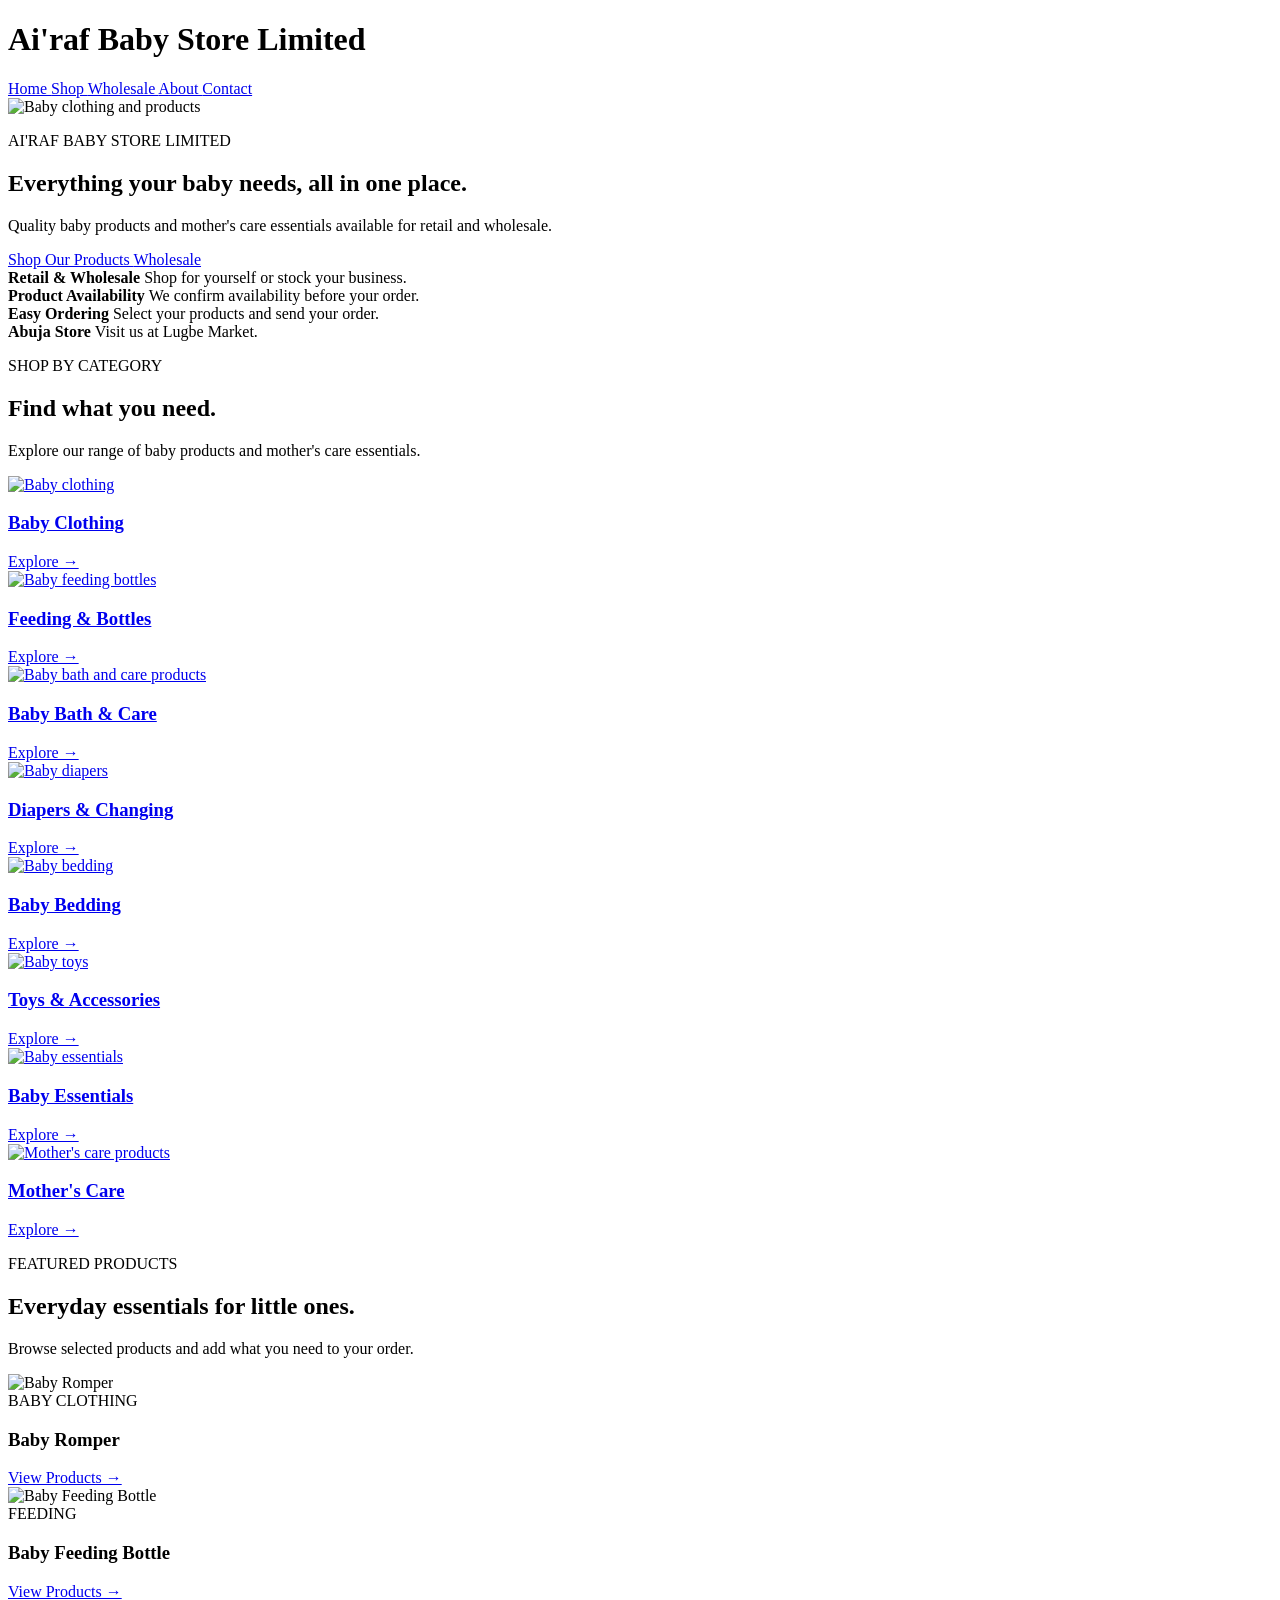
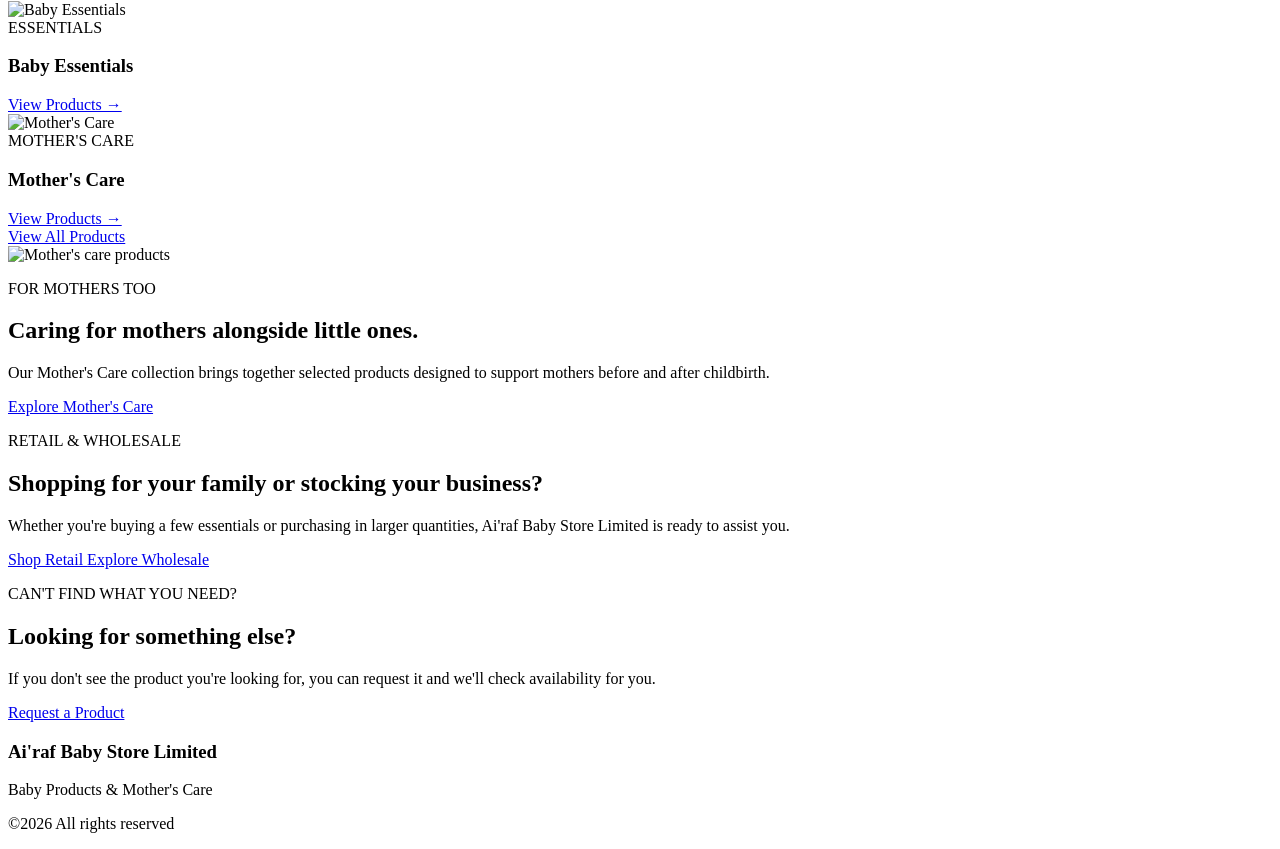
==== index.html @ 7ead9276 "Add index.html for Ai'raf Baby Store website This HTML file serves as the main structure for the Ai'" ====
<!DOCTYPE html><html lang="en"><head><meta charset="UTF-8">

<meta name="viewport"
    content="width=device-width, initial-scale=1.0">

<title>
    Ai'raf Baby Store Limited
</title>

<meta name="description"
    content="Ai'raf Baby Store Limited offers quality baby products and mother's care essentials for retail and wholesale in Abuja, Nigeria.">

<link rel="stylesheet"
    href="style.css">

</head><body><!-- HEADER -->

<header>

    <div class="logo">

        <h1>
            Ai'raf Baby Store Limited
        </h1>

    </div>


    <nav>

        <a href="index.html">
            Home
        </a>

        <a href="shop.html">
            Shop
        </a>

        <a href="wholesale.html">
            Wholesale
        </a>

        <a href="about.html">
            About
        </a>

        <a href="contact.html">
            Contact
        </a>

    </nav>

</header>



<main>


    <!-- HERO -->

    <section class="home-hero">

        <div class="home-hero-image">

            <img
                src="images/hero-baby-products.jpg"
                alt="Baby clothing and products">

        </div>


        <div class="home-hero-content">

            <p class="section-label">
                AI'RAF BABY STORE LIMITED
            </p>

            <h2>
                Everything your baby needs,
                all in one place.
            </h2>

            <p>
                Quality baby products and mother's care
                essentials available for retail and
                wholesale.
            </p>

            <div class="hero-actions">

                <a
                    href="shop.html"
                    class="btn primary-btn">

                    Shop Our Products

                </a>

                <a
                    href="wholesale.html"
                    class="btn secondary-btn">

                    Wholesale

                </a>

            </div>

        </div>

    </section>



    <!-- TRUST STRIP -->

    <section class="trust-strip">

        <div class="trust-item">

            <strong>
                Retail & Wholesale
            </strong>

            <span>
                Shop for yourself or stock your business.
            </span>

        </div>


        <div class="trust-item">

            <strong>
                Product Availability
            </strong>

            <span>
                We confirm availability before your order.
            </span>

        </div>


        <div class="trust-item">

            <strong>
                Easy Ordering
            </strong>

            <span>
                Select your products and send your order.
            </span>

        </div>


        <div class="trust-item">

            <strong>
                Abuja Store
            </strong>

            <span>
                Visit us at Lugbe Market.
            </span>

        </div>

    </section>



    <!-- CATEGORIES -->

    <section class="home-categories">

        <div class="home-section-heading">

            <p class="section-label">
                SHOP BY CATEGORY
            </p>

            <h2>
                Find what you need.
            </h2>

            <p>
                Explore our range of baby products and
                mother's care essentials.
            </p>

        </div>


        <div class="category-visual-grid">


            <a
                href="shop.html?category=clothing"
                class="category-visual-card">

                <img
                    src="images/baby-romper.jpg"
                    alt="Baby clothing">

                <div class="category-visual-content">

                    <h3>
                        Baby Clothing
                    </h3>

                    <span>
                        Explore →
                    </span>

                </div>

            </a>



            <a
                href="shop.html?category=feeding"
                class="category-visual-card">

                <img
                    src="images/baby-feeding-bottle.jpg"
                    alt="Baby feeding bottles">

                <div class="category-visual-content">

                    <h3>
                        Feeding & Bottles
                    </h3>

                    <span>
                        Explore →
                    </span>

                </div>

            </a>



            <a
                href="shop.html?category=bath"
                class="category-visual-card">

                <img
                    src="images/baby-bath-care-set.jpg"
                    alt="Baby bath and care products">

                <div class="category-visual-content">

                    <h3>
                        Baby Bath & Care
                    </h3>

                    <span>
                        Explore →
                    </span>

                </div>

            </a>



            <a
                href="shop.html?category=diapers"
                class="category-visual-card">

                <img
                    src="images/baby-diapers.jpg"
                    alt="Baby diapers">

                <div class="category-visual-content">

                    <h3>
                        Diapers & Changing
                    </h3>

                    <span>
                        Explore →
                    </span>

                </div>

            </a>



            <a
                href="shop.html?category=bedding"
                class="category-visual-card">

                <img
                    src="images/baby-bedding-set.jpg"
                    alt="Baby bedding">

                <div class="category-visual-content">

                    <h3>
                        Baby Bedding
                    </h3>

                    <span>
                        Explore →
                    </span>

                </div>

            </a>



            <a
                href="shop.html?category=toys"
                class="category-visual-card">

                <img
                    src="images/baby-toy.jpg"
                    alt="Baby toys">

                <div class="category-visual-content">

                    <h3>
                        Toys & Accessories
                    </h3>

                    <span>
                        Explore →
                    </span>

                </div>

            </a>



            <a
                href="shop.html?category=essentials"
                class="category-visual-card">

                <img
                    src="images/baby-essentials-set.jpg"
                    alt="Baby essentials">

                <div class="category-visual-content">

                    <h3>
                        Baby Essentials
                    </h3>

                    <span>
                        Explore →
                    </span>

                </div>

            </a>



            <a
                href="shop.html?category=mother"
                class="category-visual-card">

                <img
                    src="images/mothers-care.jpg"
                    alt="Mother's care products">

                <div class="category-visual-content">

                    <h3>
                        Mother's Care
                    </h3>

                    <span>
                        Explore →
                    </span>

                </div>

            </a>


        </div>

    </section>



    <!-- FEATURED PRODUCTS -->

    <section class="home-products">

        <div class="home-section-heading">

            <p class="section-label">
                FEATURED PRODUCTS
            </p>

            <h2>
                Everyday essentials for little ones.
            </h2>

            <p>
                Browse selected products and add what
                you need to your order.
            </p>

        </div>


        <div class="featured-product-grid">


            <div class="featured-product">

                <div class="featured-product-image">

                    <img
                        src="images/baby-romper.jpg"
                        alt="Baby Romper">

                </div>

                <div class="featured-product-info">

                    <span>
                        BABY CLOTHING
                    </span>

                    <h3>
                        Baby Romper
                    </h3>

                    <a
                        href="shop.html?category=clothing">

                        View Products →

                    </a>

                </div>

            </div>



            <div class="featured-product">

                <div class="featured-product-image">

                    <img
                        src="images/baby-feeding-bottle.jpg"
                        alt="Baby Feeding Bottle">

                </div>

                <div class="featured-product-info">

                    <span>
                        FEEDING
                    </span>

                    <h3>
                        Baby Feeding Bottle
                    </h3>

                    <a
                        href="shop.html?category=feeding">

                        View Products →

                    </a>

                </div>

            </div>



            <div class="featured-product">

                <div class="featured-product-image">

                    <img
                        src="images/baby-essentials-set.jpg"
                        alt="Baby Essentials">

                </div>

                <div class="featured-product-info">

                    <span>
                        ESSENTIALS
                    </span>

                    <h3>
                        Baby Essentials
                    </h3>

                    <a
                        href="shop.html?category=essentials">

                        View Products →

                    </a>

                </div>

            </div>



            <div class="featured-product">

                <div class="featured-product-image">

                    <img
                        src="images/mothers-care.jpg"
                        alt="Mother's Care">

                </div>

                <div class="featured-product-info">

                    <span>
                        MOTHER'S CARE
                    </span>

                    <h3>
                        Mother's Care
                    </h3>

                    <a
                        href="shop.html?category=mother">

                        View Products →

                    </a>

                </div>

            </div>


        </div>


        <div class="home-products-button">

            <a
                href="shop.html"
                class="btn primary-btn">

                View All Products

            </a>

        </div>

    </section>



    <!-- MOTHER'S CARE FEATURE -->

    <section class="mother-feature">

        <div class="mother-feature-image">

            <img
                src="images/mothers-care.jpg"
                alt="Mother's care products">

        </div>


        <div class="mother-feature-content">

            <p class="section-label">
                FOR MOTHERS TOO
            </p>

            <h2>
                Caring for mothers
                alongside little ones.
            </h2>

            <p>
                Our Mother's Care collection brings
                together selected products designed to
                support mothers before and after childbirth.
            </p>

            <a
                href="shop.html?category=mother"
                class="btn primary-btn">

                Explore Mother's Care

            </a>

        </div>

    </section>



    <!-- RETAIL & WHOLESALE -->

    <section class="home-business">

        <div class="home-business-content">

            <p class="section-label">
                RETAIL & WHOLESALE
            </p>

            <h2>
                Shopping for your family
                or stocking your business?
            </h2>

            <p>
                Whether you're buying a few essentials
                or purchasing in larger quantities, Ai'raf
                Baby Store Limited is ready to assist you.
            </p>


            <div class="business-actions">

                <a
                    href="shop.html"
                    class="btn primary-btn">

                    Shop Retail

                </a>


                <a
                    href="wholesale.html"
                    class="btn secondary-btn">

                    Explore Wholesale

                </a>

            </div>

        </div>

    </section>



    <!-- REQUEST PRODUCT -->

    <section class="home-request">

        <div class="home-request-content">

            <p class="section-label">
                CAN'T FIND WHAT YOU NEED?
            </p>

            <h2>
                Looking for something else?
            </h2>

            <p>
                If you don't see the product you're
                looking for, you can request it and
                we'll check availability for you.
            </p>

            <a
                href="shop.html"
                class="btn primary-btn">

                Request a Product

            </a>

        </div>

    </section>


</main>



<!-- FOOTER -->

<footer>

    <div class="footer-brand">

        <h3>
            Ai'raf Baby Store Limited
        </h3>

        <p>
            Baby Products & Mother's Care
        </p>

    </div>


    <p class="copyright">
        ©2026 All rights reserved
    </p>

</footer>

</body></html>
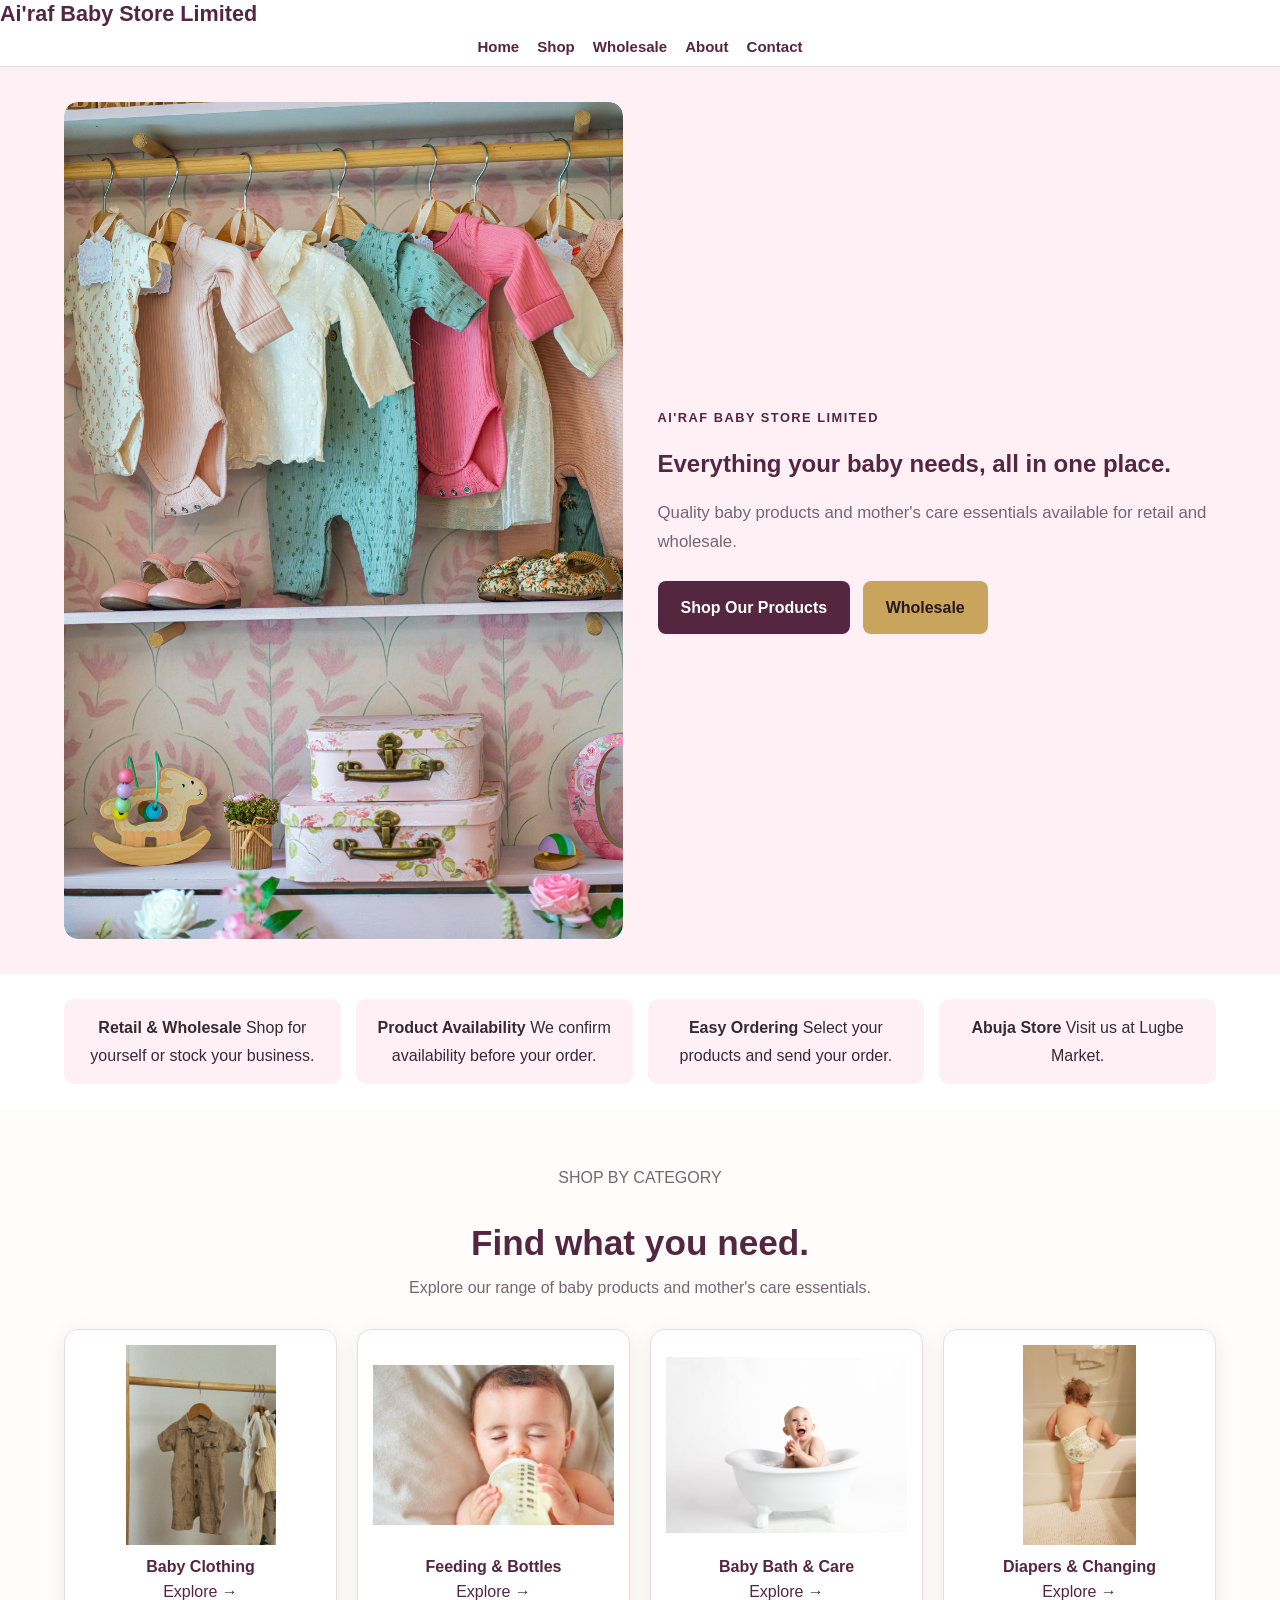
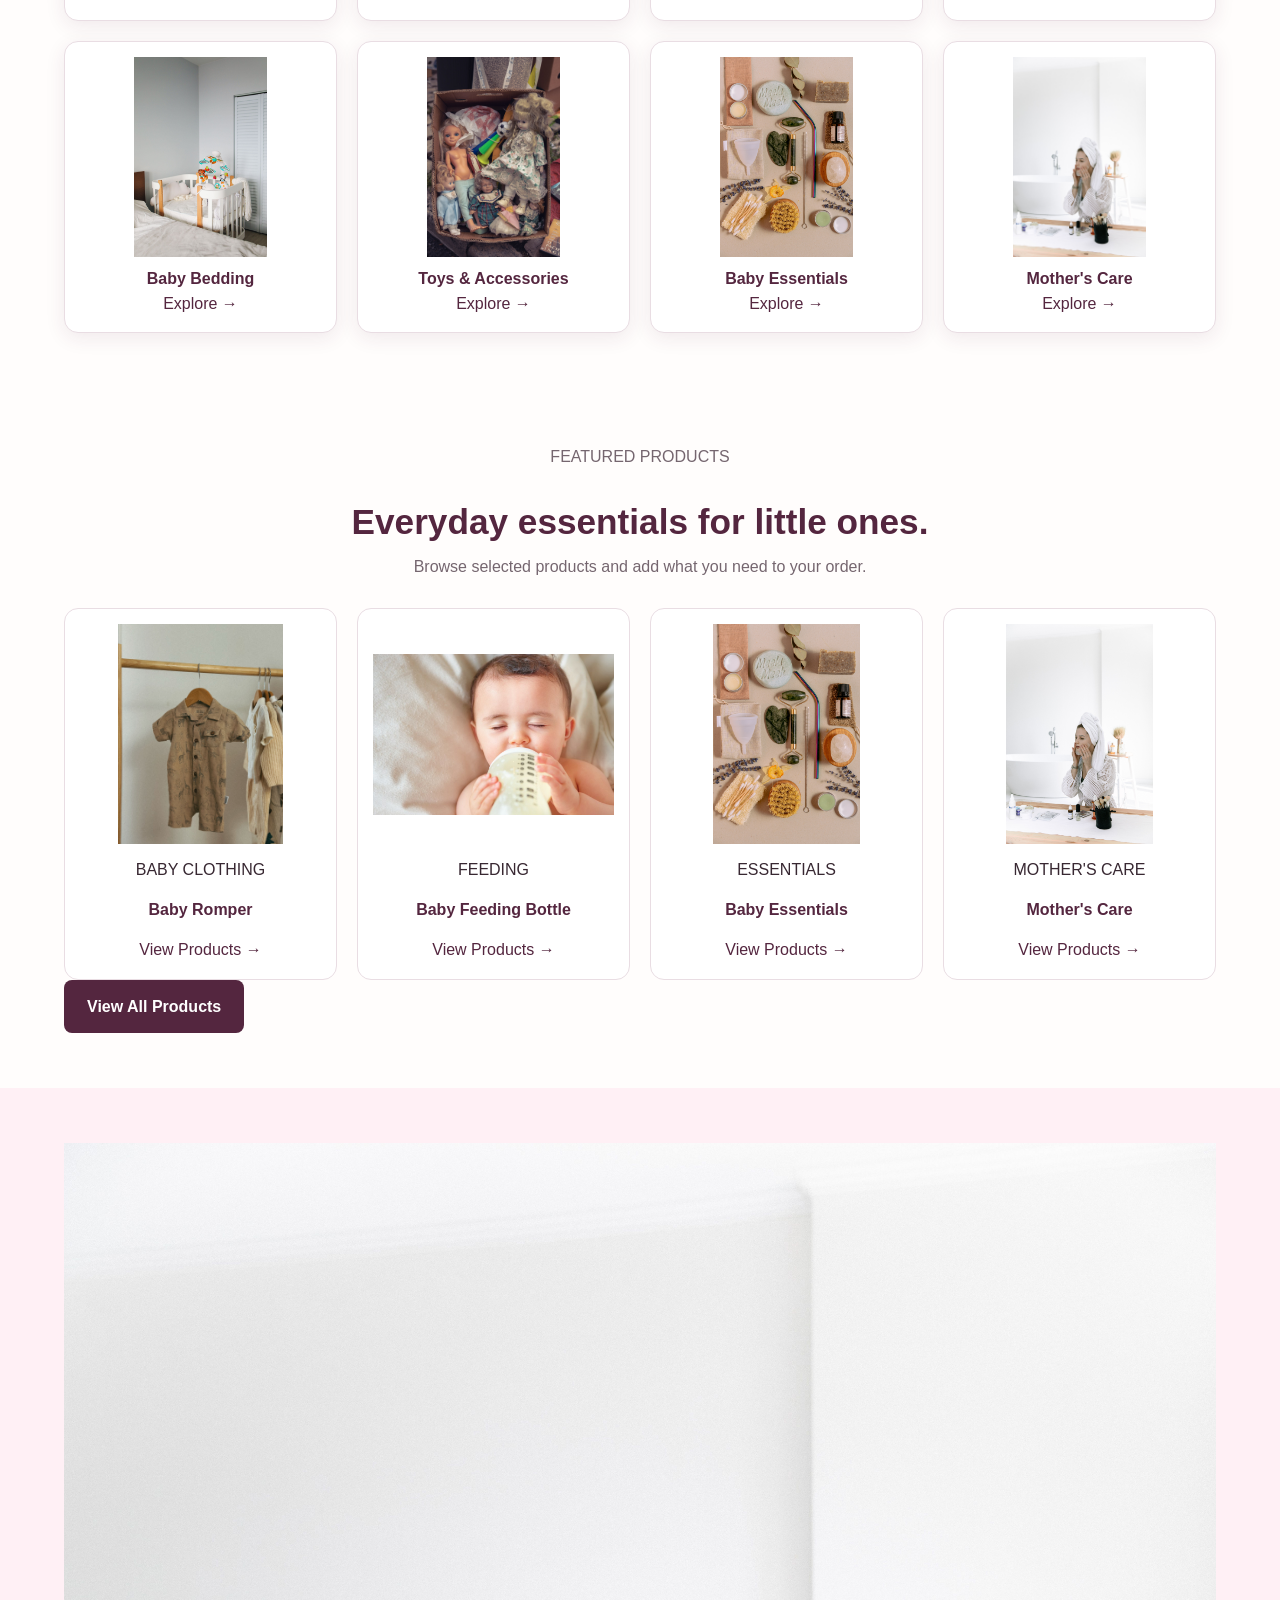
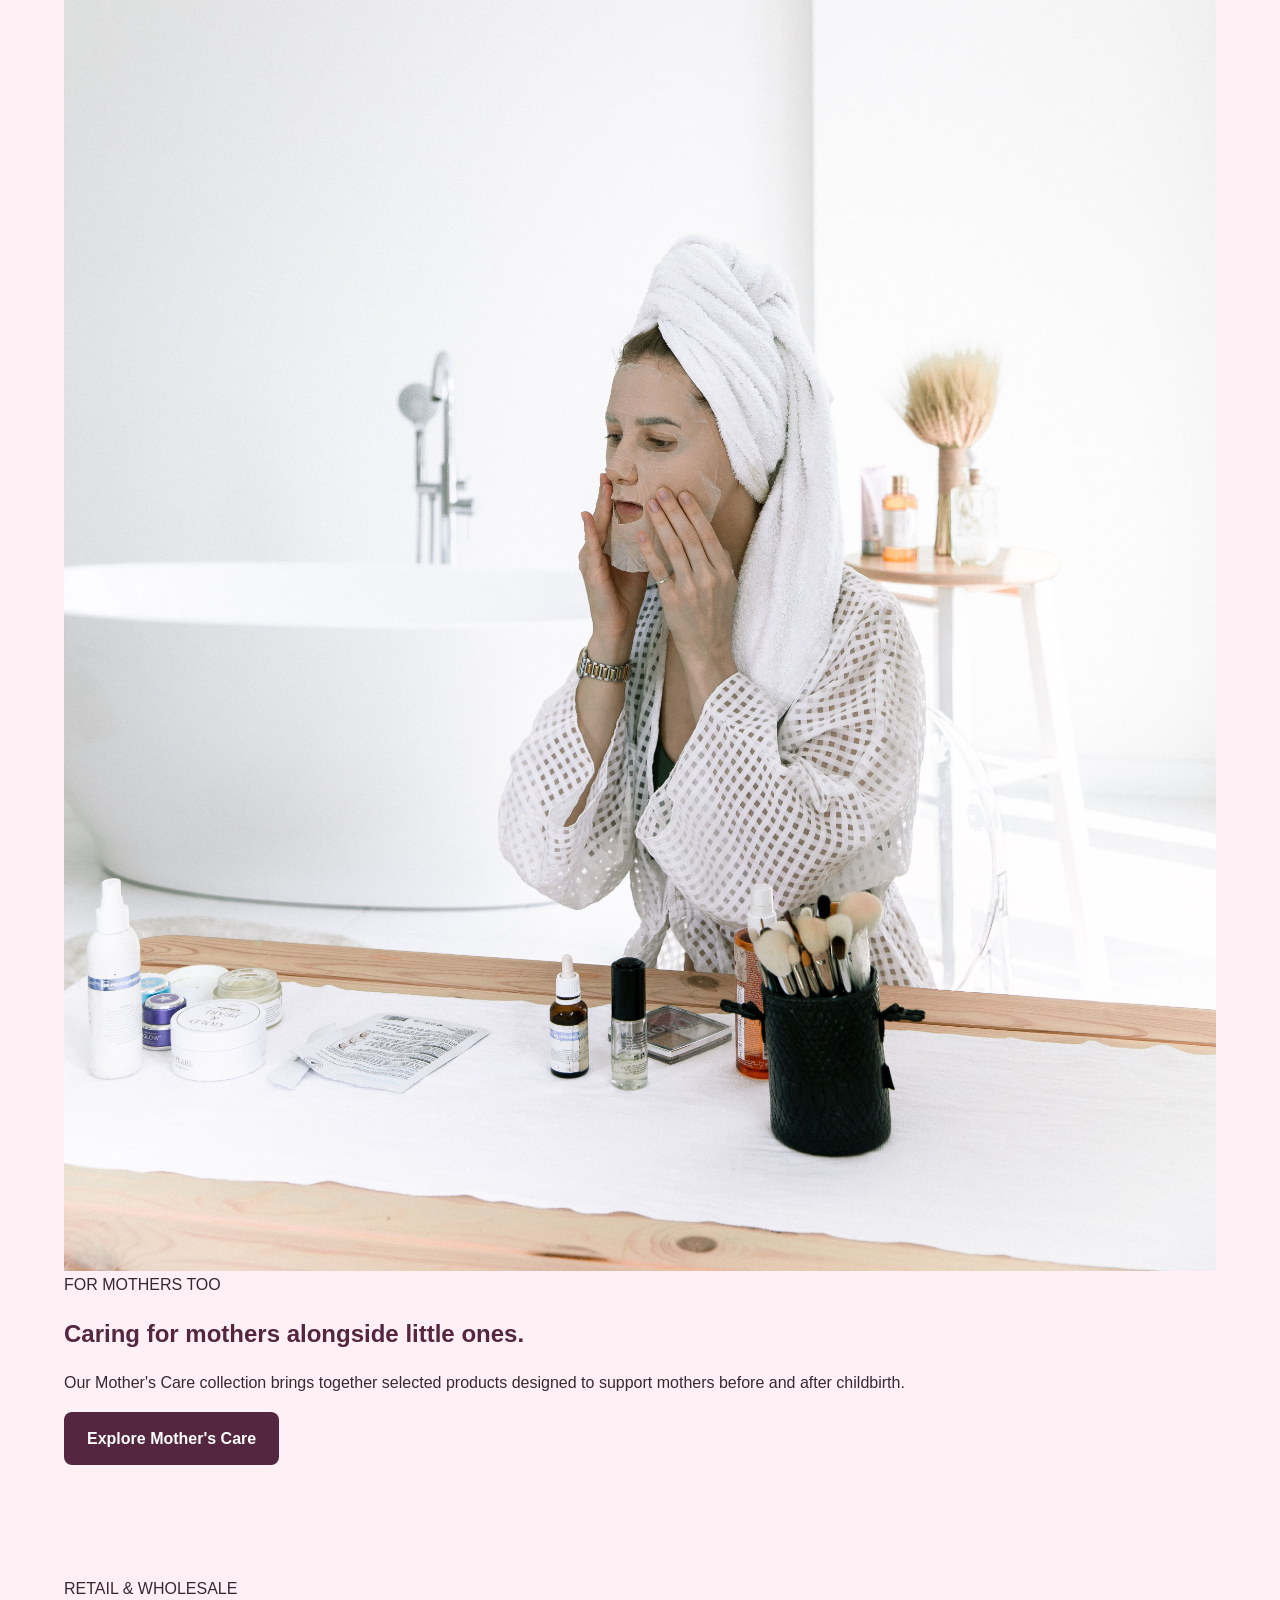
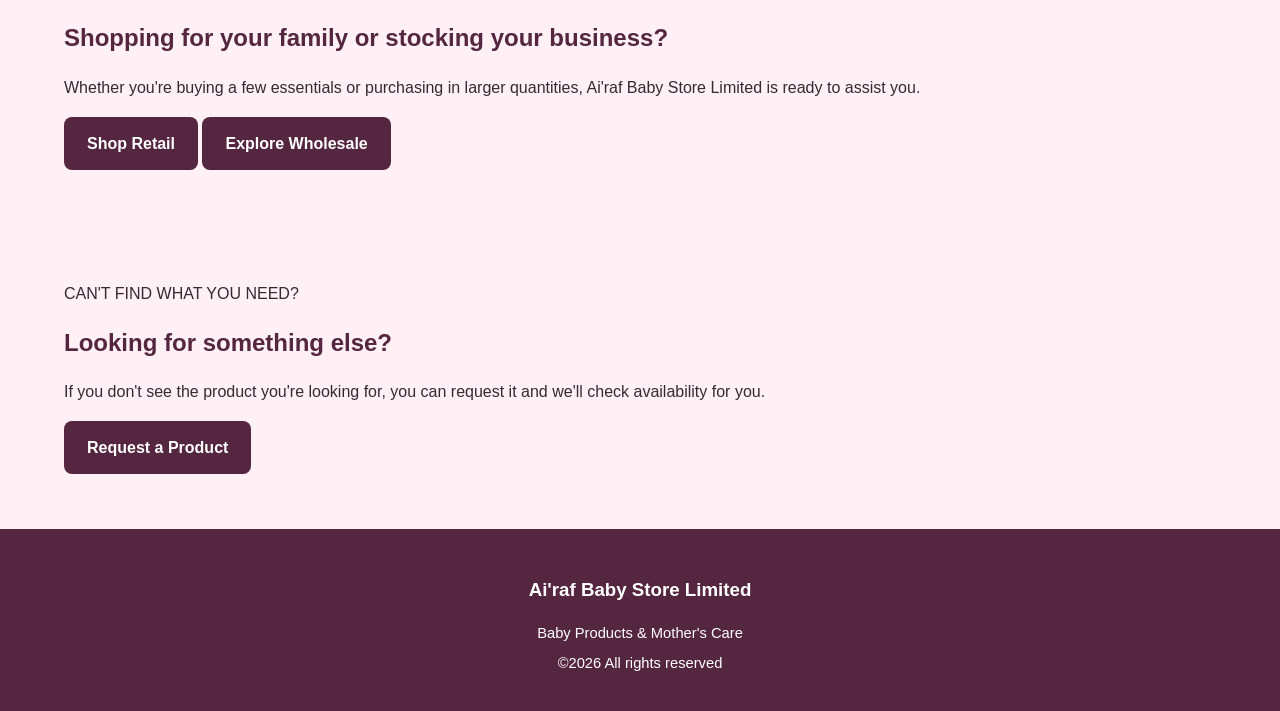
==== commit 392bdf48: "Add Google site verification to index.html Added Google site verification meta tag." ====
--- a/index.html
+++ b/index.html
@@ -2,6 +2,7 @@
 
 <meta name="viewport"
     content="width=device-width, initial-scale=1.0">
+    <meta name="google-site-verification" content="HHQ0fYIjJ8VnW1i7wdp2__QzaE9gTuBnuzDqr8sAS94" />
 
 <title>
     Ai'raf Baby Store Limited
--- a/style.css
+++ b/style.css
@@ -0,0 +1,1230 @@
+/* ==========================================
+   AI'RAF BABY STORE LIMITED
+   RESPONSIVE STYLESHEET
+========================================== */
+
+:root {
+    --cream: #FFFDFC;
+    --plum: #54263F;
+    --pink: #D98BA5;
+    --light-pink: #FFF0F5;
+    --pale-pink: #F3D6E1;
+    --gold: #C9A45C;
+    --white: #FFFFFF;
+    --text: #382832;
+    --muted: #75666F;
+    --border: #E9DDE3;
+    --shadow: 0 5px 20px rgba(84, 38, 63, 0.09);
+    --radius: 14px;
+}
+
+* {
+    box-sizing: border-box;
+}
+
+html {
+    scroll-behavior: smooth;
+}
+
+body {
+    margin: 0;
+    font-family: Arial, Helvetica, sans-serif;
+    background: var(--cream);
+    color: var(--text);
+    line-height: 1.7;
+    overflow-wrap: break-word;
+}
+
+img {
+    max-width: 100%;
+}
+
+a {
+    color: var(--plum);
+    text-decoration: none;
+}
+
+button,
+input,
+textarea,
+select {
+    font: inherit;
+}
+
+button,
+a {
+    -webkit-tap-highlight-color: transparent;
+}
+
+button {
+    cursor: pointer;
+}
+
+h1,
+h2,
+h3,
+h4 {
+    color: var(--plum);
+    line-height: 1.3;
+}
+
+p {
+    margin-top: 0;
+}
+
+section {
+    padding: 55px 6%;
+}
+
+.container,
+.home-section-heading,
+.category-visual-grid,
+.featured-product-grid {
+    width: 100%;
+    max-width: 1200px;
+    margin-left: auto;
+    margin-right: auto;
+}
+
+/* ==========================================
+   HEADER AND NAVIGATION
+========================================== */
+
+header,
+.site-header,
+.main-header {
+    background: var(--white);
+    border-bottom: 1px solid var(--border);
+    box-shadow: 0 2px 10px rgba(84, 38, 63, 0.04);
+}
+
+header .header-content,
+.header-content,
+.nav-container {
+    width: 100%;
+    max-width: 1250px;
+    margin: auto;
+    padding: 15px 5%;
+    display: flex;
+    align-items: center;
+    justify-content: space-between;
+    gap: 20px;
+    flex-wrap: wrap;
+}
+
+.logo,
+.logo a {
+    color: var(--plum);
+}
+
+.logo h1,
+.logo h2 {
+    margin: 0;
+    font-size: 1.35rem;
+    font-weight: 800;
+}
+
+nav,
+.nav-links {
+    display: flex;
+    align-items: center;
+    justify-content: center;
+    gap: 18px;
+    flex-wrap: wrap;
+}
+
+nav a,
+.nav-links a {
+    color: var(--plum);
+    font-weight: 600;
+    font-size: 0.94rem;
+    padding: 6px 0;
+}
+
+nav a:hover,
+.nav-links a:hover,
+nav a.active {
+    color: var(--pink);
+}
+
+/* ==========================================
+   BUTTONS
+========================================== */
+
+.btn,
+button.btn,
+.hero-actions a,
+.home-hero-content a {
+    display: inline-flex;
+    align-items: center;
+    justify-content: center;
+    gap: 8px;
+    min-height: 44px;
+    padding: 12px 22px;
+    border: 1px solid transparent;
+    border-radius: 8px;
+    background: var(--plum);
+    color: var(--white);
+    font-weight: 700;
+    text-align: center;
+    transition: background 0.2s ease, transform 0.2s ease;
+}
+
+.btn:hover,
+button.btn:hover,
+.hero-actions a:hover,
+.home-hero-content a:hover {
+    background: #713653;
+    transform: translateY(-1px);
+}
+
+.btn-secondary,
+.hero-actions a:last-child,
+.home-hero-content a:last-child {
+    background: var(--gold);
+    color: #281A20;
+}
+
+.btn-secondary:hover,
+.hero-actions a:last-child:hover,
+.home-hero-content a:last-child:hover {
+    background: #D7B875;
+}
+
+button:focus-visible,
+a:focus-visible,
+input:focus-visible,
+textarea:focus-visible {
+    outline: 3px solid var(--gold);
+    outline-offset: 3px;
+}
+
+/* ==========================================
+   HOMEPAGE HERO
+========================================== */
+
+.home-hero {
+    display: grid;
+    grid-template-columns: 1fr 1fr;
+    align-items: center;
+    gap: 35px;
+    max-width: 1400px;
+    margin: 0 auto;
+    padding: 35px 5%;
+    background: var(--light-pink);
+}
+
+.home-hero-image {
+    width: 100%;
+    min-width: 0;
+    overflow: hidden;
+    border-radius: var(--radius);
+    background: var(--white);
+}
+
+.home-hero-image img {
+    display: block;
+    width: 100%;
+    height: auto;
+    max-height: none;
+    object-fit: contain;
+    object-position: center center;
+    border-radius: var(--radius);
+}
+
+.home-hero-content {
+    padding: 20px 0;
+}
+
+.home-hero-content h1 {
+    font-size: clamp(2rem, 4vw, 3.4rem);
+    margin: 10px 0 18px;
+}
+
+.home-hero-content p {
+    max-width: 550px;
+    color: var(--muted);
+    font-size: 1.05rem;
+}
+
+.home-hero-content .section-label {
+    color: var(--plum);
+    font-weight: 700;
+    text-transform: uppercase;
+    letter-spacing: 1.5px;
+    font-size: 0.8rem;
+}
+
+.home-hero-content .btn,
+.home-hero-content a {
+    margin: 8px 8px 0 0;
+}
+
+/* ==========================================
+   TRUST STRIP
+========================================== */
+
+.trust-strip {
+    display: grid;
+    grid-template-columns: repeat(4, minmax(0, 1fr));
+    gap: 15px;
+    padding: 25px 5%;
+    background: var(--white);
+}
+
+.trust-item {
+    text-align: center;
+    padding: 15px 10px;
+    border-radius: 10px;
+    background: var(--light-pink);
+}
+
+.trust-item h3,
+.trust-item p {
+    margin-bottom: 5px;
+}
+
+/* ==========================================
+   HOMEPAGE SECTIONS
+========================================== */
+
+.home-categories,
+.home-products,
+.mother-feature,
+.home-business,
+.home-request {
+    padding: 55px 5%;
+}
+
+.home-section-heading {
+    margin-bottom: 28px;
+    text-align: center;
+}
+
+.home-section-heading h2 {
+    margin-bottom: 8px;
+    font-size: clamp(1.6rem, 3vw, 2.2rem);
+}
+
+.home-section-heading p {
+    color: var(--muted);
+}
+
+.category-visual-grid {
+    display: grid;
+    grid-template-columns: repeat(4, minmax(0, 1fr));
+    gap: 20px;
+}
+
+.category-visual-card {
+    display: block;
+    padding: 15px;
+    border: 1px solid var(--border);
+    border-radius: var(--radius);
+    background: var(--white);
+    text-align: center;
+    box-shadow: var(--shadow);
+    transition: transform 0.2s ease;
+}
+
+.category-visual-card:hover {
+    transform: translateY(-4px);
+}
+
+/* Homepage category pictures */
+
+.category-visual-card img {
+    display: block;
+    width: 100%;
+    height: 200px;
+    object-fit: contain;
+    object-position: center;
+    margin: 0 auto 12px;
+}
+
+.category-visual-card h3 {
+    margin: 8px 0 0;
+    font-size: 1rem;
+}
+
+.featured-product-grid {
+    display: grid;
+    grid-template-columns: repeat(4, minmax(0, 1fr));
+    gap: 20px;
+}
+
+.featured-product {
+    min-width: 0;
+    padding: 15px;
+    border: 1px solid var(--border);
+    border-radius: var(--radius);
+    background: var(--white);
+    text-align: center;
+}
+
+/* Homepage featured products */
+
+.featured-product img {
+    display: block;
+    width: 100%;
+    height: 220px;
+    object-fit: contain;
+    object-position: center;
+    margin: 0 auto 12px;
+}
+
+.featured-product h3 {
+    font-size: 1rem;
+}
+
+.mother-feature,
+.home-business,
+.home-request {
+    background: var(--light-pink);
+}
+
+.mother-feature img,
+.home-business img {
+    display: block;
+    max-width: 100%;
+    height: auto;
+    object-fit: contain;
+    object-position: center;
+    margin-left: auto;
+    margin-right: auto;
+}
+
+/* ==========================================
+   SHOP AND PAGE INTRODUCTIONS
+========================================== */
+
+.shop-intro,
+.wholesale-hero,
+.about-hero,
+.contact-hero {
+    padding: 45px 6%;
+    text-align: center;
+    background: var(--light-pink);
+}
+
+.shop-intro h1,
+.wholesale-hero h1,
+.about-hero h1,
+.contact-hero h1 {
+    margin-top: 0;
+    font-size: clamp(1.8rem, 4vw, 2.7rem);
+}
+
+.shop-intro p,
+.wholesale-hero p,
+.about-hero p,
+.contact-hero p {
+    max-width: 800px;
+    margin: 0 auto;
+    color: var(--muted);
+}
+
+.order-bar {
+    display: flex;
+    align-items: center;
+    justify-content: space-between;
+    gap: 15px;
+    flex-wrap: wrap;
+    padding: 18px 5%;
+    background: var(--white);
+    border-bottom: 1px solid var(--border);
+}
+
+#cart-count {
+    font-weight: 700;
+    color: var(--plum);
+}
+
+.shop-categories {
+    display: flex;
+    justify-content: center;
+    flex-wrap: wrap;
+    gap: 10px;
+    padding: 25px 5%;
+}
+
+.category-filter {
+    padding: 9px 16px;
+    border: 1px solid var(--border);
+    border-radius: 30px;
+    background: var(--white);
+    color: var(--plum);
+    font-weight: 600;
+}
+
+.category-filter:hover,
+.category-filter.active {
+    background: var(--plum);
+    color: var(--white);
+    border-color: var(--plum);
+}
+
+.products-section,
+.products {
+    padding: 20px 5% 55px;
+}
+
+.product-grid {
+    display: grid;
+    grid-template-columns: repeat(4, minmax(0, 1fr));
+    gap: 22px;
+    max-width: 1250px;
+    margin: auto;
+}
+
+.product-card {
+    min-width: 0;
+    overflow: hidden;
+    display: flex;
+    flex-direction: column;
+    border: 1px solid var(--border);
+    border-radius: var(--radius);
+    background: var(--white);
+    box-shadow: var(--shadow);
+}
+
+/* ==========================================
+   SHOP PRODUCT IMAGES
+   Larger display area; entire image visible.
+========================================== */
+
+.product-image {
+    width: 100%;
+    min-width: 0;
+    height: 320px;
+    padding: 0;
+    display: flex;
+    align-items: center;
+    justify-content: center;
+    overflow: hidden;
+    background: var(--light-pink);
+    box-sizing: border-box;
+}
+
+.product-image img {
+    display: block;
+    width: 100%;
+    height: 100%;
+    max-width: 100%;
+    max-height: 100%;
+    object-fit: contain;
+    object-position: center center;
+}
+
+/* Product information */
+
+.product-info {
+    display: flex;
+    flex: 1;
+    flex-direction: column;
+    padding: 16px;
+}
+
+.product-info h3 {
+    margin: 0 0 8px;
+    font-size: 1.05rem;
+}
+
+.product-info p {
+    color: var(--muted);
+    font-size: 0.93rem;
+}
+
+.product-actions {
+    margin-top: auto;
+}
+
+.quantity-control {
+    display: flex;
+    align-items: center;
+    justify-content: center;
+    gap: 18px;
+    margin: 12px 0;
+}
+
+.quantity-minus,
+.quantity-plus {
+    width: 36px;
+    height: 36px;
+    border: 1px solid var(--border);
+    border-radius: 8px;
+    background: var(--light-pink);
+    color: var(--plum);
+    font-weight: 700;
+}
+
+.quantity {
+    min-width: 22px;
+    font-weight: 700;
+    text-align: center;
+}
+
+.add-order-btn,
+.add-to-order {
+    width: 100%;
+    padding: 11px 12px;
+    border: 0;
+    border-radius: 8px;
+    background: var(--plum);
+    color: var(--white);
+    font-weight: 700;
+}
+
+.add-order-btn:hover,
+.add-to-order:hover {
+    background: #713653;
+}
+
+.order-note,
+.order-description {
+    color: var(--muted);
+    font-size: 0.9rem;
+}
+
+/* ==========================================
+   PRODUCT REQUEST
+========================================== */
+
+.product-request {
+    margin: 20px 5%;
+    padding: 28px;
+    border-radius: var(--radius);
+    background: var(--light-pink);
+}
+
+.product-request-content {
+    max-width: 900px;
+    margin: auto;
+    text-align: center;
+}
+
+.product-request h2 {
+    margin-top: 0;
+}
+
+.business-section {
+    padding: 45px 6%;
+    background: var(--light-pink);
+}
+
+.business-content {
+    max-width: 950px;
+    margin: auto;
+    text-align: center;
+}
+
+/* ==========================================
+   MODALS AND ORDER LIST
+========================================== */
+
+.order-modal,
+.product-request-modal {
+    position: fixed;
+    inset: 0;
+    z-index: 9999;
+    display: none;
+    align-items: center;
+    justify-content: center;
+    padding: 18px;
+    overflow-y: auto;
+    background: rgba(30, 15, 24, 0.65);
+}
+
+.order-box,
+.order-modal .order-box,
+.product-request-modal .order-box {
+    width: 100%;
+    max-width: 560px;
+    max-height: 90vh;
+    overflow-y: auto;
+    padding: 25px;
+    border-radius: var(--radius);
+    background: var(--white);
+    box-shadow: var(--shadow);
+}
+
+.order-box h2 {
+    margin-top: 0;
+}
+
+.order-item {
+    display: flex;
+    align-items: flex-start;
+    justify-content: space-between;
+    gap: 15px;
+    padding: 15px 0;
+    border-bottom: 1px solid var(--border);
+}
+
+.order-item-info {
+    display: flex;
+    flex-direction: column;
+    gap: 5px;
+    min-width: 0;
+}
+
+.order-item-info strong {
+    color: var(--plum);
+}
+
+.order-item-info small {
+    color: var(--muted);
+    overflow-wrap: anywhere;
+}
+
+.requested-label {
+    display: inline-block;
+    width: fit-content;
+    padding: 3px 8px;
+    border-radius: 20px;
+    background: var(--light-pink);
+    color: var(--plum);
+    font-size: 0.8rem;
+}
+
+.remove-order-item {
+    padding: 7px 10px;
+    border: 1px solid #E8B6C3;
+    border-radius: 6px;
+    background: #FFF0F3;
+    color: #8B2444;
+}
+
+.empty-order {
+    padding: 20px 0;
+    color: var(--muted);
+    text-align: center;
+}
+
+.order-box input,
+.order-box textarea,
+.order-box select {
+    display: block;
+    width: 100%;
+    margin: 8px 0 15px;
+    padding: 12px;
+    border: 1px solid var(--border);
+    border-radius: 8px;
+    background: var(--white);
+    color: var(--text);
+}
+
+.order-box textarea {
+    min-height: 100px;
+    resize: vertical;
+}
+
+.order-box button {
+    margin-top: 8px;
+}
+
+/* ==========================================
+   WHOLESALE PAGE
+========================================== */
+
+.wholesale-content,
+.about-content,
+.contact-content {
+    max-width: 1200px;
+    margin: auto;
+}
+
+.wholesale-section,
+.about-section,
+.contact-section {
+    padding: 45px 6%;
+}
+
+.wholesale-heading,
+.about-section-content,
+.contact-help-content,
+.wholesale-process-content {
+    max-width: 1000px;
+    margin: auto;
+}
+
+.wholesale-heading,
+.about-section-content {
+    text-align: center;
+}
+
+.wholesale-categories {
+    display: grid;
+    grid-template-columns: repeat(3, minmax(0, 1fr));
+    gap: 20px;
+}
+
+.wholesale-category,
+.benefit-item {
+    padding: 22px;
+    border: 1px solid var(--border);
+    border-radius: var(--radius);
+    background: var(--white);
+}
+
+.wholesale-category h3,
+.benefit-item h3 {
+    margin-top: 0;
+}
+
+.wholesale-benefits {
+    padding: 45px 6%;
+    background: var(--light-pink);
+}
+
+.benefits-grid {
+    display: grid;
+    grid-template-columns: repeat(3, minmax(0, 1fr));
+    gap: 20px;
+    max-width: 1100px;
+    margin: auto;
+}
+
+.wholesale-process {
+    padding: 45px 6%;
+}
+
+.wholesale-cta,
+.about-contact-cta,
+.contact-final-cta {
+    padding: 45px 6%;
+    background: var(--plum);
+    color: var(--white);
+    text-align: center;
+}
+
+.wholesale-cta h2,
+.wholesale-cta h3,
+.wholesale-cta p,
+.about-contact-cta h2,
+.about-contact-cta p,
+.contact-final-cta h2,
+.contact-final-cta p {
+    color: var(--white);
+}
+
+.wholesale-cta-content,
+.about-contact-content,
+.contact-final-content {
+    max-width: 900px;
+    margin: auto;
+}
+
+/* ==========================================
+   ABOUT PAGE
+========================================== */
+
+.about-business,
+.about-visit {
+    padding: 45px 6%;
+    background: var(--light-pink);
+}
+
+.about-business-content,
+.about-visit-content {
+    max-width: 1000px;
+    margin: auto;
+    text-align: center;
+}
+
+.about-promise {
+    padding: 45px 6%;
+    text-align: center;
+}
+
+/* ==========================================
+   CONTACT PAGE
+========================================== */
+
+.contact-main {
+    display: grid;
+    grid-template-columns: 1fr 1fr;
+    align-items: start;
+    gap: 30px;
+    max-width: 1100px;
+    margin: auto;
+}
+
+.contact-info,
+.contact-help {
+    min-width: 0;
+}
+
+.contact-info h2,
+.contact-info h3 {
+    margin-top: 0;
+}
+
+.contact-cards {
+    display: grid;
+    grid-template-columns: repeat(2, minmax(0, 1fr));
+    gap: 15px;
+}
+
+.contact-card {
+    padding: 20px;
+    border: 1px solid var(--border);
+    border-radius: var(--radius);
+    background: var(--white);
+}
+
+.contact-card h3 {
+    margin-top: 0;
+}
+
+.contact-card p {
+    overflow-wrap: anywhere;
+}
+
+.contact-help {
+    padding: 25px;
+    border-radius: var(--radius);
+    background: var(--light-pink);
+}
+
+.contact-help-content {
+    text-align: center;
+}
+
+/* ==========================================
+   FOOTER
+========================================== */
+
+footer,
+.site-footer {
+    padding: 30px 5%;
+    background: var(--plum);
+    color: var(--white);
+    text-align: center;
+}
+
+footer h2,
+footer h3,
+footer p,
+footer a,
+.site-footer h2,
+.site-footer h3,
+.site-footer p,
+.site-footer a {
+    color: var(--white);
+}
+
+footer a:hover,
+.site-footer a:hover {
+    color: var(--gold);
+}
+
+footer p,
+.site-footer p {
+    margin: 5px 0;
+    font-size: 0.92rem;
+}
+
+/* ==========================================
+   TABLET
+========================================== */
+
+@media (max-width: 900px) {
+
+    .product-grid,
+    .featured-product-grid {
+        grid-template-columns: repeat(2, minmax(0, 1fr));
+    }
+
+    .category-visual-grid {
+        grid-template-columns: repeat(2, minmax(0, 1fr));
+    }
+
+    .trust-strip {
+        grid-template-columns: repeat(2, minmax(0, 1fr));
+    }
+
+    .wholesale-categories,
+    .benefits-grid {
+        grid-template-columns: repeat(2, minmax(0, 1fr));
+    }
+
+    .home-hero {
+        gap: 22px;
+    }
+
+    .contact-main {
+        grid-template-columns: 1fr;
+    }
+
+    .product-image {
+        height: 320px;
+    }
+
+    .category-visual-card img {
+        height: 190px;
+    }
+
+    .featured-product img {
+        height: 205px;
+    }
+}
+
+/* ==========================================
+   MOBILE
+========================================== */
+
+@media (max-width: 600px) {
+
+    section {
+        padding: 35px 5%;
+    }
+
+    header .header-content,
+    .header-content,
+    .nav-container {
+        flex-direction: column;
+        gap: 12px;
+        padding: 15px 4%;
+    }
+
+    .logo h1,
+    .logo h2 {
+        font-size: 1.2rem;
+        text-align: center;
+    }
+
+    nav,
+    .nav-links {
+        gap: 10px 15px;
+    }
+
+    nav a,
+    .nav-links a {
+        font-size: 0.88rem;
+    }
+
+    .home-hero {
+        grid-template-columns: 1fr;
+        padding: 20px 5%;
+        gap: 15px;
+    }
+
+    .home-hero-image {
+        width: 100%;
+        height: auto;
+        max-height: none;
+    }
+
+    .home-hero-image img {
+        width: 100%;
+        height: auto;
+        max-height: none;
+        object-fit: contain;
+        object-position: center;
+    }
+
+    .home-hero-content {
+        padding: 8px 0 15px;
+    }
+
+    .home-hero-content h1 {
+        font-size: 2rem;
+    }
+
+    .home-hero-content .btn,
+    .home-hero-content a {
+        margin: 5px 5px 5px 0;
+    }
+
+    .trust-strip {
+        gap: 10px;
+        padding: 18px 4%;
+    }
+
+    .trust-item {
+        padding: 12px 8px;
+    }
+
+    .trust-item h3 {
+        font-size: 0.95rem;
+    }
+
+    .trust-item p {
+        font-size: 0.85rem;
+    }
+
+    .category-visual-grid,
+    .featured-product-grid,
+    .product-grid {
+        grid-template-columns: repeat(2, minmax(0, 1fr));
+        gap: 12px;
+    }
+
+    .category-visual-card,
+    .featured-product {
+        padding: 10px;
+    }
+
+    .category-visual-card img {
+        height: 165px;
+    }
+
+    .featured-product img {
+        height: 180px;
+    }
+
+    /* Larger product pictures on mobile */
+
+    .product-image {
+        height: 280px;
+        padding: 0;
+    }
+
+    .product-image img {
+        width: 100%;
+        height: 100%;
+        object-fit: contain;
+        object-position: center;
+    }
+
+    .product-info {
+        padding: 10px;
+    }
+
+    .product-info h3 {
+        font-size: 0.95rem;
+    }
+
+    .product-info p {
+        font-size: 0.85rem;
+    }
+
+    .quantity-control {
+        gap: 10px;
+    }
+
+    .quantity-minus,
+    .quantity-plus {
+        width: 32px;
+        height: 32px;
+    }
+
+    .add-order-btn,
+    .add-to-order {
+        font-size: 0.85rem;
+        padding: 10px 6px;
+    }
+
+    .order-bar {
+        padding: 15px 5%;
+    }
+
+    .shop-categories {
+        gap: 8px;
+        padding: 18px 4%;
+    }
+
+    .category-filter {
+        padding: 8px 12px;
+        font-size: 0.85rem;
+    }
+
+    .product-request {
+        margin: 15px 4%;
+        padding: 20px 15px;
+    }
+
+    .wholesale-categories,
+    .benefits-grid,
+    .contact-cards {
+        grid-template-columns: 1fr;
+    }
+
+    .wholesale-section,
+    .about-section,
+    .contact-section,
+    .about-business,
+    .about-visit,
+    .wholesale-process,
+    .wholesale-benefits {
+        padding: 35px 5%;
+    }
+
+    .order-modal,
+    .product-request-modal {
+        padding: 10px;
+    }
+
+    .order-box,
+    .order-modal .order-box,
+    .product-request-modal .order-box {
+        padding: 18px;
+        max-height: 94vh;
+    }
+
+    .order-item {
+        gap: 8px;
+    }
+
+    .remove-order-item {
+        font-size: 0.8rem;
+    }
+
+    .btn,
+    button.btn,
+    .hero-actions a {
+        max-width: 100%;
+    }
+}
+
+/* ==========================================
+   VERY SMALL PHONES
+========================================== */
+
+@media (max-width: 360px) {
+
+    .category-visual-grid,
+    .featured-product-grid,
+    .product-grid {
+        grid-template-columns: 1fr;
+    }
+
+    .product-image {
+        height: 300px;
+        padding: 0;
+    }
+
+    .product-image img {
+        width: 100%;
+        height: 100%;
+        object-fit: contain;
+        object-position: center;
+    }
+
+    .category-visual-card img,
+    .featured-product img {
+        height: 220px;
+    }
+
+    .home-hero-content h1 {
+        font-size: 1.7rem;
+    }
+}
+/* Multiple images in the Baby Clothing product card */
+
+.clothing-images {
+    display: flex;
+    gap: 10px;
+    align-items: center;
+    justify-content: center;
+    overflow: hidden;
+}
+
+.clothing-images img {
+    width: calc(50% - 5px);
+    height: 100%;
+    min-width: 0;
+    object-fit: contain;
+    display: block;
+}
